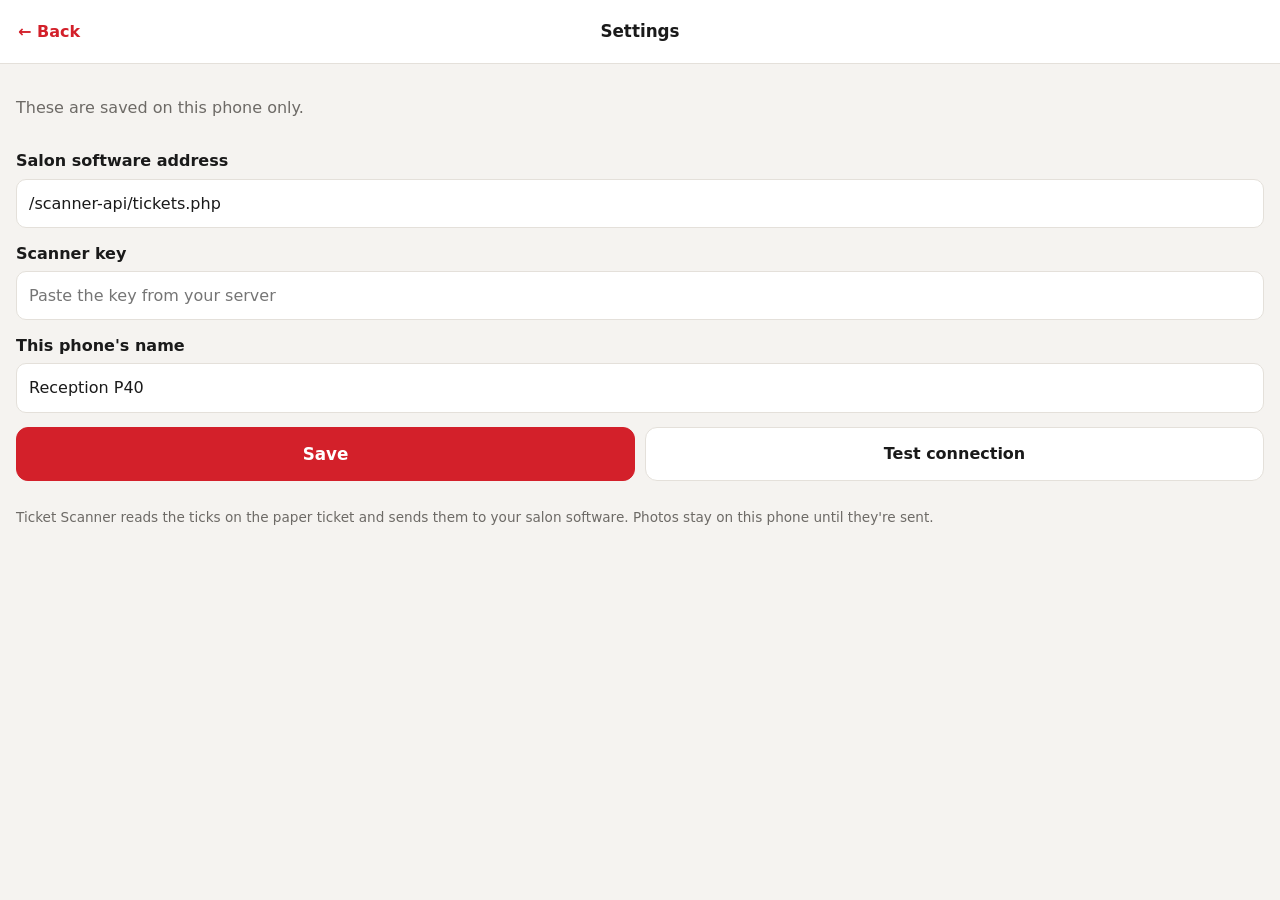
==== salon-scanner/scanner/index.html @ 0ed1eacf "Add Ticket Scanner for the barber tickets Phone web app (works in the Huawei P40 browser, no app sto" ====
<!doctype html>
<html lang="en">
<head>
    <meta charset="utf-8">
    <meta name="viewport" content="width=device-width, initial-scale=1, viewport-fit=cover">
    <meta name="theme-color" content="#111111">
    <meta name="robots" content="noindex, nofollow">
    <title>Ticket Scanner</title>
    <link rel="manifest" href="manifest.webmanifest">
    <link rel="icon" href="icon.svg" type="image/svg+xml">
    <link rel="apple-touch-icon" href="icon-192.png">
    <link rel="stylesheet" href="app.css">
</head>
<body>

<!-- Camera -->
<section class="screen screen--camera" id="camera" hidden>
    <video id="video" playsinline muted autoplay></video>
    <canvas id="overlay"></canvas>

    <header class="topbar">
        <strong class="topbar__title">Ticket Scanner</strong>
        <button class="chip" id="outbox-chip" type="button" hidden></button>
        <button class="icon-btn" id="torch-btn" type="button" aria-label="Torch" hidden>
            <svg viewBox="0 0 24 24" aria-hidden="true"><path d="M8 2h8l-2 6v3l-2 11-2-11V8z"/></svg>
        </button>
        <button class="icon-btn" id="settings-btn" type="button" aria-label="Settings">
            <svg viewBox="0 0 24 24" aria-hidden="true"><circle cx="12" cy="12" r="3"/><path d="M19.4 15a1.7 1.7 0 0 0 .3 1.8l.1.1a2 2 0 1 1-2.8 2.8l-.1-.1a1.7 1.7 0 0 0-1.8-.3 1.7 1.7 0 0 0-1 1.5V21a2 2 0 1 1-4 0v-.1a1.7 1.7 0 0 0-1.1-1.5 1.7 1.7 0 0 0-1.8.3l-.1.1a2 2 0 1 1-2.8-2.8l.1-.1a1.7 1.7 0 0 0 .3-1.8 1.7 1.7 0 0 0-1.5-1H3a2 2 0 1 1 0-4h.1a1.7 1.7 0 0 0 1.5-1.1 1.7 1.7 0 0 0-.3-1.8l-.1-.1a2 2 0 1 1 2.8-2.8l.1.1a1.7 1.7 0 0 0 1.8.3H9a1.7 1.7 0 0 0 1-1.5V3a2 2 0 1 1 4 0v.1a1.7 1.7 0 0 0 1 1.5 1.7 1.7 0 0 0 1.8-.3l.1-.1a2 2 0 1 1 2.8 2.8l-.1.1a1.7 1.7 0 0 0-.3 1.8V9a1.7 1.7 0 0 0 1.5 1H21a2 2 0 1 1 0 4h-.1a1.7 1.7 0 0 0-1.5 1z"/></svg>
        </button>
    </header>

    <footer class="camera-bar">
        <p class="hint" id="hint" aria-live="polite">Starting camera…</p>
        <div class="camera-bar__actions">
            <label class="link-btn">
                <input type="file" accept="image/*" capture="environment" id="file-input" hidden>
                Choose photo
            </label>
            <button class="shutter" id="shutter" type="button" aria-label="Scan now"><span></span></button>
            <span></span>
        </div>
    </footer>
</section>

<!-- Working -->
<section class="screen screen--busy" id="busy" hidden>
    <div class="spinner" aria-hidden="true"></div>
    <p>Reading the ticket…</p>
</section>

<!-- Review -->
<section class="screen screen--review" id="review" hidden>
    <header class="review-head">
        <button class="text-btn" id="retake-btn" type="button">← Retake</button>
        <strong>Check &amp; send</strong>
        <span></span>
    </header>

    <div class="review-body">
        <img class="ticket-img" id="ticket-img" alt="Straightened photo of the ticket">

        <div class="notice" id="review-notice" hidden></div>

        <h2 class="section-title">Services <span id="ticked-count" class="muted"></span></h2>
        <ul class="service-list" id="ticked-list"></ul>
        <button class="text-btn text-btn--add" id="add-service-btn" type="button">+ Add or remove a service</button>

        <div class="all-services" id="all-services" hidden></div>

        <h2 class="section-title">Handwritten</h2>
        <div class="fields" id="fields"></div>

        <div class="total">
            <span>Services total</span>
            <strong id="total"></strong>
        </div>
    </div>

    <footer class="review-foot">
        <button class="btn btn--primary" id="send-btn" type="button">Send to reception</button>
    </footer>
</section>

<!-- Settings -->
<section class="screen screen--settings" id="settings" hidden>
    <header class="review-head">
        <button class="text-btn" id="settings-back" type="button">← Back</button>
        <strong>Settings</strong>
        <span></span>
    </header>
    <form class="settings-form" id="settings-form">
        <p class="muted">These are saved on this phone only.</p>
        <label class="field">
            <span>Salon software address</span>
            <input name="apiUrl" type="url" inputmode="url" placeholder="https://your-salon-software/scanner-api/tickets.php" required>
        </label>
        <label class="field">
            <span>Scanner key</span>
            <input name="apiKey" type="password" autocomplete="off" placeholder="Paste the key from your server" required>
        </label>
        <label class="field">
            <span>This phone's name</span>
            <input name="device" type="text" maxlength="60" placeholder="Reception P40">
        </label>
        <div class="settings-actions">
            <button class="btn btn--primary" type="submit">Save</button>
            <button class="btn" type="button" id="test-btn">Test connection</button>
        </div>
        <p class="notice" id="settings-status" hidden></p>
        <p class="muted small">Ticket Scanner reads the ticks on the paper ticket and sends them to your salon software. Photos stay on this phone until they're sent.</p>
    </form>
</section>

<div class="toast" id="toast" role="status" hidden></div>

<script src="config.js"></script>
<script src="template.js"></script>
<script src="recognizer.js"></script>
<script src="app.js"></script>
</body>
</html>
---- salon-scanner/scanner/app.css ----
/* Ticket Scanner — phone-first styles */

:root {
    --bg: #111111;
    --card: #ffffff;
    --paper: #f5f3f0;
    --ink: #1a1a1a;
    --muted: #6d6a66;
    --line: #e4e0da;
    --red: #d3202a;
    --red-dark: #a8151d;
    --green: #16a34a;
    --green-soft: #dcfce7;
    --amber: #b45309;
    --amber-soft: #fef3c7;
    --radius: 14px;
    --safe-top: env(safe-area-inset-top, 0px);
    --safe-bottom: env(safe-area-inset-bottom, 0px);
}

* { box-sizing: border-box; }
html, body { margin: 0; height: 100%; }
body {
    background: var(--bg);
    color: var(--ink);
    font: 16px/1.45 system-ui, -apple-system, "Segoe UI", Roboto, "HarmonyOS Sans", sans-serif;
    -webkit-tap-highlight-color: transparent;
    overscroll-behavior: none;
}
button, input { font: inherit; color: inherit; }
button { cursor: pointer; }
[hidden] { display: none !important; }
.muted { color: var(--muted); }
.small { font-size: 0.85rem; }

.screen { position: fixed; inset: 0; display: flex; flex-direction: column; }

/* ---------- Camera ---------- */

.screen--camera { background: #000; color: #fff; }
#video, #overlay { position: absolute; inset: 0; width: 100%; height: 100%; object-fit: cover; }
#overlay { pointer-events: none; }

.topbar {
    position: relative; z-index: 2;
    display: flex; align-items: center; gap: 10px;
    padding: calc(12px + var(--safe-top)) 14px 12px;
    background: linear-gradient(rgb(0 0 0 / 0.6), transparent);
}
.topbar__title { flex: 1; font-size: 1.05rem; letter-spacing: 0.01em; }
.icon-btn {
    display: grid; place-items: center; width: 42px; height: 42px;
    border: 0; border-radius: 50%; background: rgb(255 255 255 / 0.14); color: #fff;
}
.icon-btn svg { width: 22px; height: 22px; fill: none; stroke: currentColor; stroke-width: 1.8; stroke-linecap: round; stroke-linejoin: round; }
.icon-btn[aria-pressed="true"] { background: #fff; color: #000; }
.chip {
    border: 0; border-radius: 999px; padding: 6px 12px;
    background: var(--amber-soft); color: var(--amber); font-size: 0.85rem; font-weight: 600;
}
.chip--ok { background: rgb(255 255 255 / 0.14); color: #fff; }

.camera-bar {
    position: absolute; left: 0; right: 0; bottom: 0; z-index: 2;
    padding: 16px 16px calc(18px + var(--safe-bottom));
    background: linear-gradient(transparent, rgb(0 0 0 / 0.75));
    text-align: center;
}
.hint { margin: 0 0 14px; font-weight: 600; text-shadow: 0 1px 4px rgb(0 0 0 / 0.6); }
.hint--ok { color: #86efac; }
.hint--warn { color: #fcd34d; }
.camera-bar__actions { display: grid; grid-template-columns: 1fr auto 1fr; align-items: center; }
.link-btn { justify-self: start; padding: 10px 6px; color: #fff; font-weight: 600; font-size: 0.95rem; cursor: pointer; }
.shutter {
    width: 78px; height: 78px; border-radius: 50%;
    border: 4px solid #fff; background: transparent; padding: 5px;
}
.shutter span { display: block; width: 100%; height: 100%; border-radius: 50%; background: #fff; transition: transform 0.15s ease; }
.shutter:active span { transform: scale(0.9); }
.shutter--ready span { background: #86efac; }

/* ---------- Busy ---------- */

.screen--busy { align-items: center; justify-content: center; gap: 18px; color: #fff; }
.spinner { width: 46px; height: 46px; border-radius: 50%; border: 4px solid rgb(255 255 255 / 0.2); border-top-color: #fff; animation: spin 0.8s linear infinite; }
@keyframes spin { to { transform: rotate(360deg); } }

/* ---------- Review & settings ---------- */

.screen--review, .screen--settings { background: var(--paper); }
.review-head {
    display: grid; grid-template-columns: 1fr auto 1fr; align-items: center;
    padding: calc(12px + var(--safe-top)) 14px 12px;
    background: var(--card); border-bottom: 1px solid var(--line);
}
.review-head strong { font-size: 1.05rem; }
.text-btn { justify-self: start; border: 0; background: none; padding: 8px 4px; font-weight: 600; color: var(--red); }
.text-btn--add { display: block; margin: 4px 0 8px; }

.review-body { flex: 1; overflow-y: auto; padding: 14px 14px 24px; -webkit-overflow-scrolling: touch; }
.ticket-img { display: block; width: 100%; border-radius: 10px; box-shadow: 0 2px 10px rgb(0 0 0 / 0.12); background: #ddd; }

.notice { margin: 12px 0 0; padding: 10px 12px; border-radius: 10px; background: var(--amber-soft); color: #78350f; font-size: 0.92rem; }
.notice--ok { background: var(--green-soft); color: #14532d; }
.notice--error { background: #fee2e2; color: #7f1d1d; }

.section-title { margin: 20px 0 8px; font-size: 1rem; }

.service-list { list-style: none; margin: 0; padding: 0; background: var(--card); border-radius: var(--radius); overflow: hidden; }
.service-list:empty::before { content: "No ticks found on this ticket."; display: block; padding: 14px; color: var(--muted); }
.service-row { display: flex; align-items: center; gap: 12px; padding: 12px 14px; border-bottom: 1px solid var(--line); }
.service-row:last-child { border-bottom: 0; }
.service-row__text { flex: 1; min-width: 0; }
.service-row__name { display: block; font-weight: 600; }
.service-row__meta { display: block; font-size: 0.82rem; color: var(--muted); }
.service-row__price { font-weight: 700; white-space: nowrap; }
.service-row--check { background: var(--amber-soft); }
.service-row--check .service-row__meta { color: var(--amber); font-weight: 600; }

.toggle { position: relative; width: 48px; height: 28px; flex: none; border: 0; border-radius: 999px; background: #d6d3cf; }
.toggle::after { content: ""; position: absolute; top: 3px; left: 3px; width: 22px; height: 22px; border-radius: 50%; background: #fff; box-shadow: 0 1px 3px rgb(0 0 0 / 0.25); transition: transform 0.15s ease; }
.toggle[aria-checked="true"] { background: var(--green); }
.toggle[aria-checked="true"]::after { transform: translateX(20px); }

.all-services { margin-top: 6px; background: var(--card); border-radius: var(--radius); overflow: hidden; }
.all-services h3 { margin: 0; padding: 10px 14px 4px; font-size: 0.8rem; text-transform: uppercase; letter-spacing: 0.06em; color: var(--red); }

.fields { display: grid; gap: 10px; }
.field-card { background: var(--card); border-radius: var(--radius); padding: 10px; display: grid; grid-template-columns: 1fr 1fr; gap: 10px; align-items: center; }
.field-card img { width: 100%; border-radius: 6px; border: 1px solid var(--line); background: #fff; }
.field-card label { display: grid; gap: 4px; font-size: 0.85rem; color: var(--muted); font-weight: 600; }
.field-card input { width: 100%; padding: 10px; border: 1.5px solid var(--line); border-radius: 10px; background: #fff; font-size: 1.05rem; color: var(--ink); }

.total { display: flex; justify-content: space-between; align-items: baseline; margin-top: 18px; padding: 14px; background: var(--card); border-radius: var(--radius); }
.total strong { font-size: 1.3rem; }

.review-foot { padding: 12px 14px calc(12px + var(--safe-bottom)); background: var(--card); border-top: 1px solid var(--line); }
.btn { display: inline-flex; align-items: center; justify-content: center; gap: 8px; padding: 14px 18px; border-radius: 12px; border: 1.5px solid var(--line); background: var(--card); font-weight: 700; }
.btn--primary { width: 100%; border-color: var(--red); background: var(--red); color: #fff; font-size: 1.05rem; }
.btn--primary:active { background: var(--red-dark); }
.btn[disabled] { opacity: 0.55; }

.settings-form { padding: 16px; display: grid; gap: 14px; overflow-y: auto; }
.field { display: grid; gap: 6px; font-weight: 600; }
.field input { padding: 12px; border: 1.5px solid var(--line); border-radius: 10px; background: #fff; font-weight: 400; }
.settings-actions { display: grid; grid-template-columns: 1fr 1fr; gap: 10px; }
.settings-actions .btn--primary { width: auto; }

.toast {
    position: fixed; left: 50%; top: calc(72px + var(--safe-top)); transform: translateX(-50%); z-index: 10;
    max-width: calc(100% - 32px); padding: 12px 18px; border-radius: 999px;
    background: #fff; color: var(--ink); font-weight: 600; box-shadow: 0 6px 24px rgb(0 0 0 / 0.3);
}
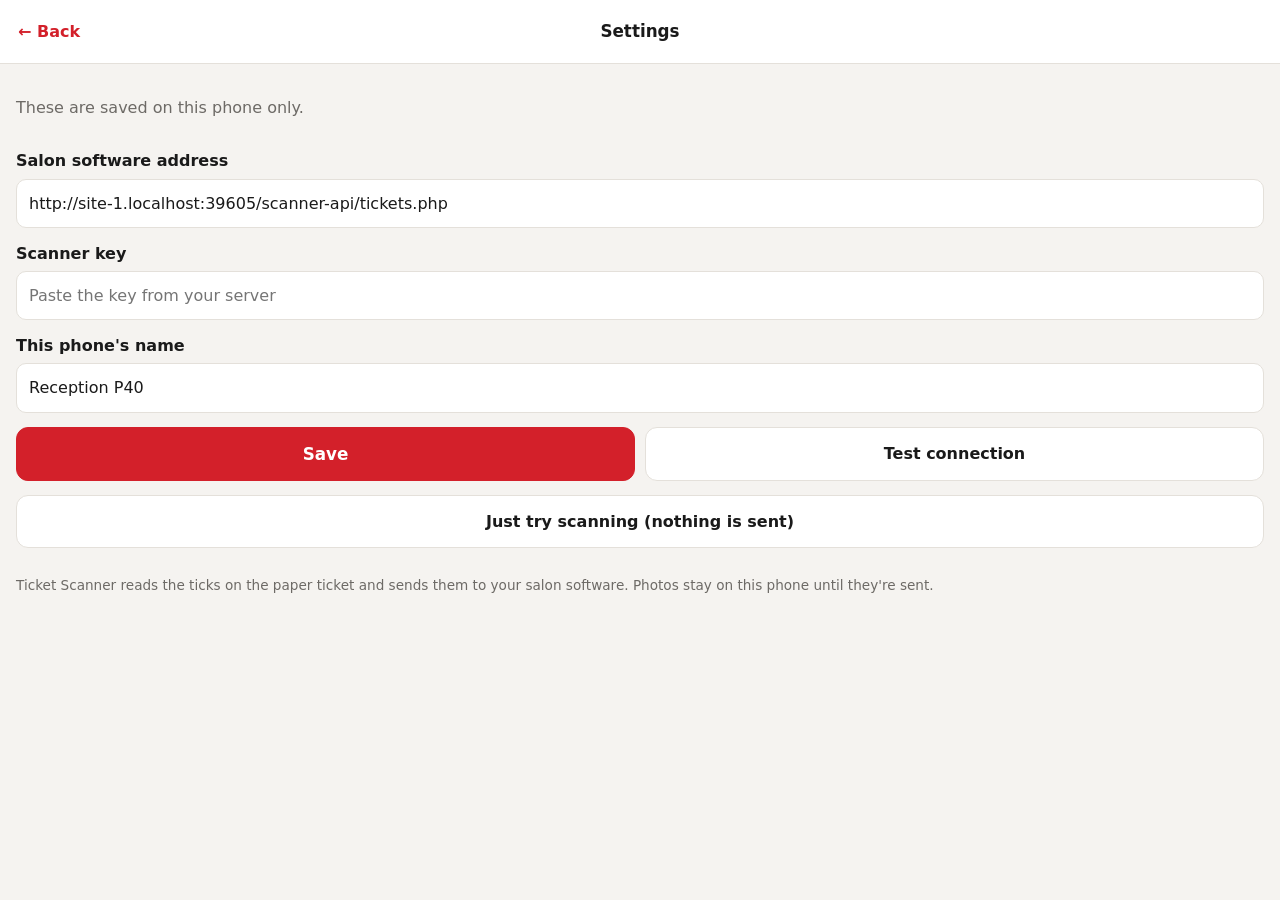
==== commit 461d501f: "Ticket Scanner: try scanning without a server, fix the pre-filled address - "Just try scanning (noth" ====
--- a/salon-scanner/scanner/index.html
+++ b/salon-scanner/scanner/index.html
@@ -107,6 +107,7 @@
             <button class="btn" type="button" id="test-btn">Test connection</button>
         </div>
         <p class="notice" id="settings-status" hidden></p>
+        <button class="btn" type="button" id="try-btn" hidden>Just try scanning (nothing is sent)</button>
         <p class="muted small">Ticket Scanner reads the ticks on the paper ticket and sends them to your salon software. Photos stay on this phone until they're sent.</p>
     </form>
 </section>
--- a/salon-scanner/scanner/app.css
+++ b/salon-scanner/scanner/app.css
@@ -131,6 +131,20 @@
 .field-card label { display: grid; gap: 4px; font-size: 0.85rem; color: var(--muted); font-weight: 600; }
 .field-card input { width: 100%; padding: 10px; border: 1.5px solid var(--line); border-radius: 10px; background: #fff; font-size: 1.05rem; color: var(--ink); }
 
+.field-card--staff { grid-template-columns: 1fr; }
+.field-card--check { box-shadow: inset 0 0 0 2px #f59e0b; }
+.field-card__title { font-weight: 700; }
+.staff-chips { display: flex; flex-wrap: wrap; gap: 8px; }
+.staff-chip {
+    padding: 9px 14px; border: 1.5px solid var(--line); border-radius: 999px;
+    background: #fff; font-size: 0.95rem; color: var(--ink);
+}
+.staff-chip b { font-weight: 700; }
+.staff-chip[aria-pressed="true"] { border-color: var(--green); background: var(--green); color: #fff; }
+.staff-status { margin: 0; min-height: 1.2em; font-size: 0.9rem; font-weight: 600; }
+.staff-status--ok { color: var(--green); }
+.staff-status--warn { color: var(--amber); }
+
 .total { display: flex; justify-content: space-between; align-items: baseline; margin-top: 18px; padding: 14px; background: var(--card); border-radius: var(--radius); }
 .total strong { font-size: 1.3rem; }
 
